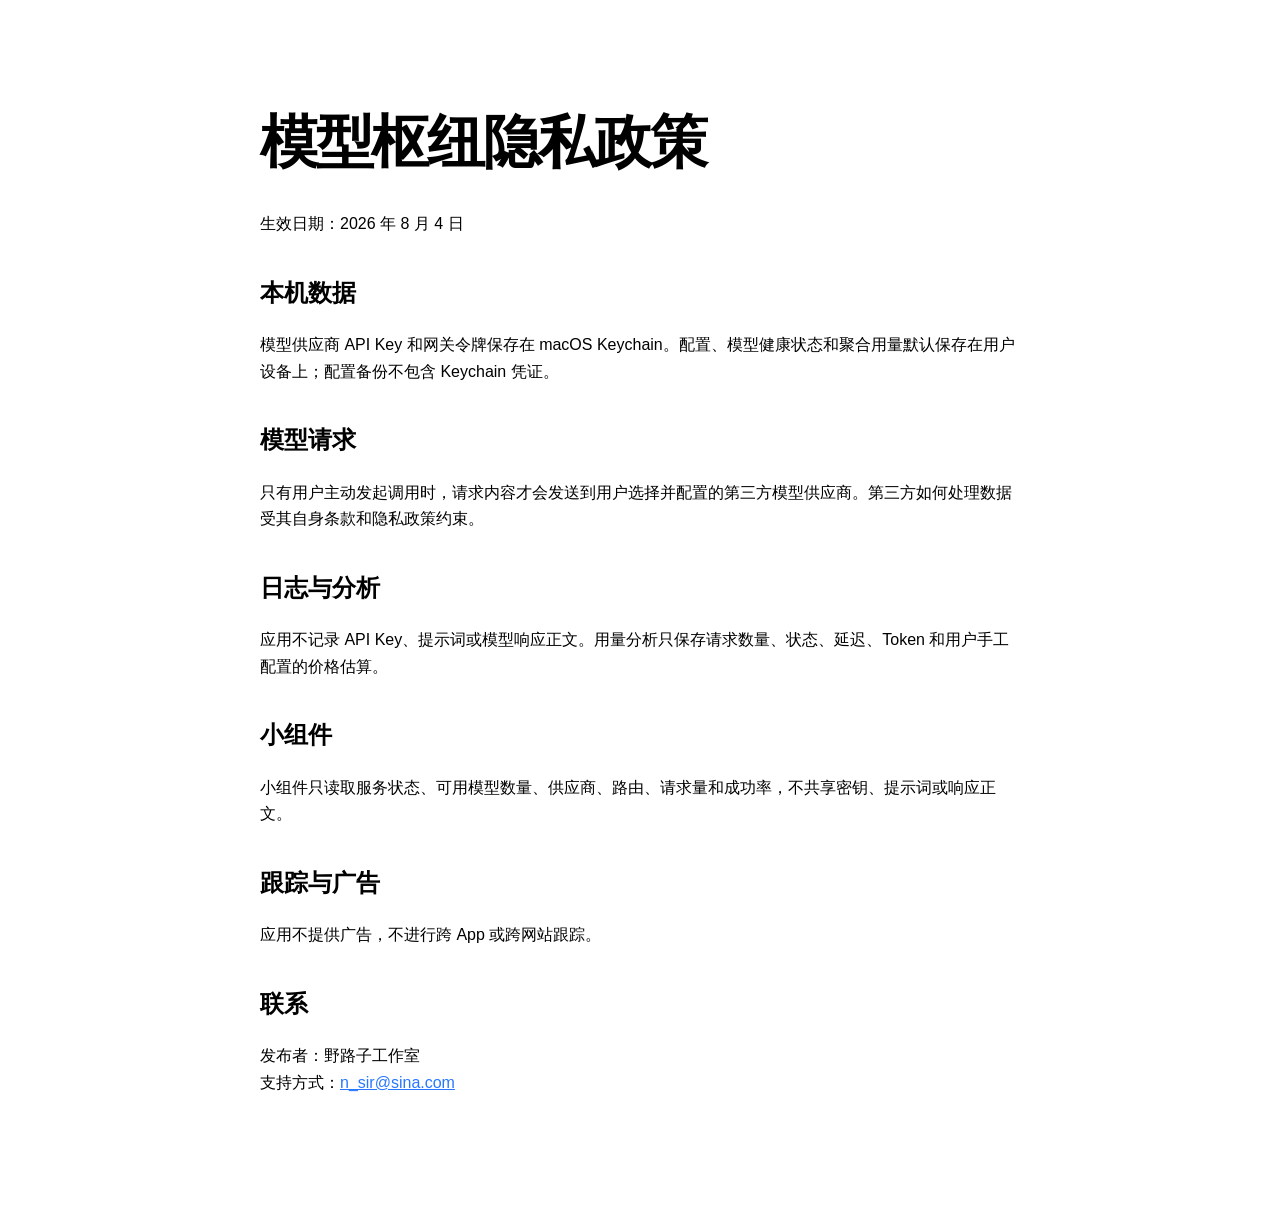
==== release/apple/modelhub/privacy.html @ 3471946b "feat: publish ModelHub 1.9 multilingual source Creates a clean Apache-2.0 public baseline with 11-la" ====
<!doctype html>
<html lang="zh-CN">
<head>
  <meta charset="utf-8">
  <meta name="viewport" content="width=device-width, initial-scale=1">
  <title>模型枢纽隐私政策</title>
  <link rel="stylesheet" href="style.css">
</head>
<body>
  <main>
    <h1>模型枢纽隐私政策</h1>
    <p>生效日期：2026 年 8 月 4 日</p>
    <h2>本机数据</h2>
    <p>模型供应商 API Key 和网关令牌保存在 macOS Keychain。配置、模型健康状态和聚合用量默认保存在用户设备上；配置备份不包含 Keychain 凭证。</p>
    <h2>模型请求</h2>
    <p>只有用户主动发起调用时，请求内容才会发送到用户选择并配置的第三方模型供应商。第三方如何处理数据受其自身条款和隐私政策约束。</p>
    <h2>日志与分析</h2>
    <p>应用不记录 API Key、提示词或模型响应正文。用量分析只保存请求数量、状态、延迟、Token 和用户手工配置的价格估算。</p>
    <h2>小组件</h2>
    <p>小组件只读取服务状态、可用模型数量、供应商、路由、请求量和成功率，不共享密钥、提示词或响应正文。</p>
    <h2>跟踪与广告</h2>
    <p>应用不提供广告，不进行跨 App 或跨网站跟踪。</p>
    <h2>联系</h2>
    <p>发布者：野路子工作室<br>支持方式：<a href="mailto:n_sir@sina.com">n_sir@sina.com</a></p>
  </main>
</body>
</html>
---- release/apple/modelhub/style.css ----
:root {
  color-scheme: light dark;
  font-family: -apple-system, BlinkMacSystemFont, "SF Pro Text", "PingFang SC", sans-serif;
  line-height: 1.65;
  background: Canvas;
  color: CanvasText;
}

body {
  margin: 0;
}

main {
  width: min(760px, calc(100% - 40px));
  margin: 0 auto;
  padding: 72px 0 96px;
}

h1 {
  font-size: clamp(2rem, 7vw, 3.6rem);
  line-height: 1.08;
  letter-spacing: -0.04em;
}

h2 {
  margin-top: 2.2rem;
}

a {
  color: #2878ff;
}

code {
  padding: 0.12em 0.35em;
  border-radius: 0.35em;
  background: color-mix(in srgb, CanvasText 8%, Canvas);
}
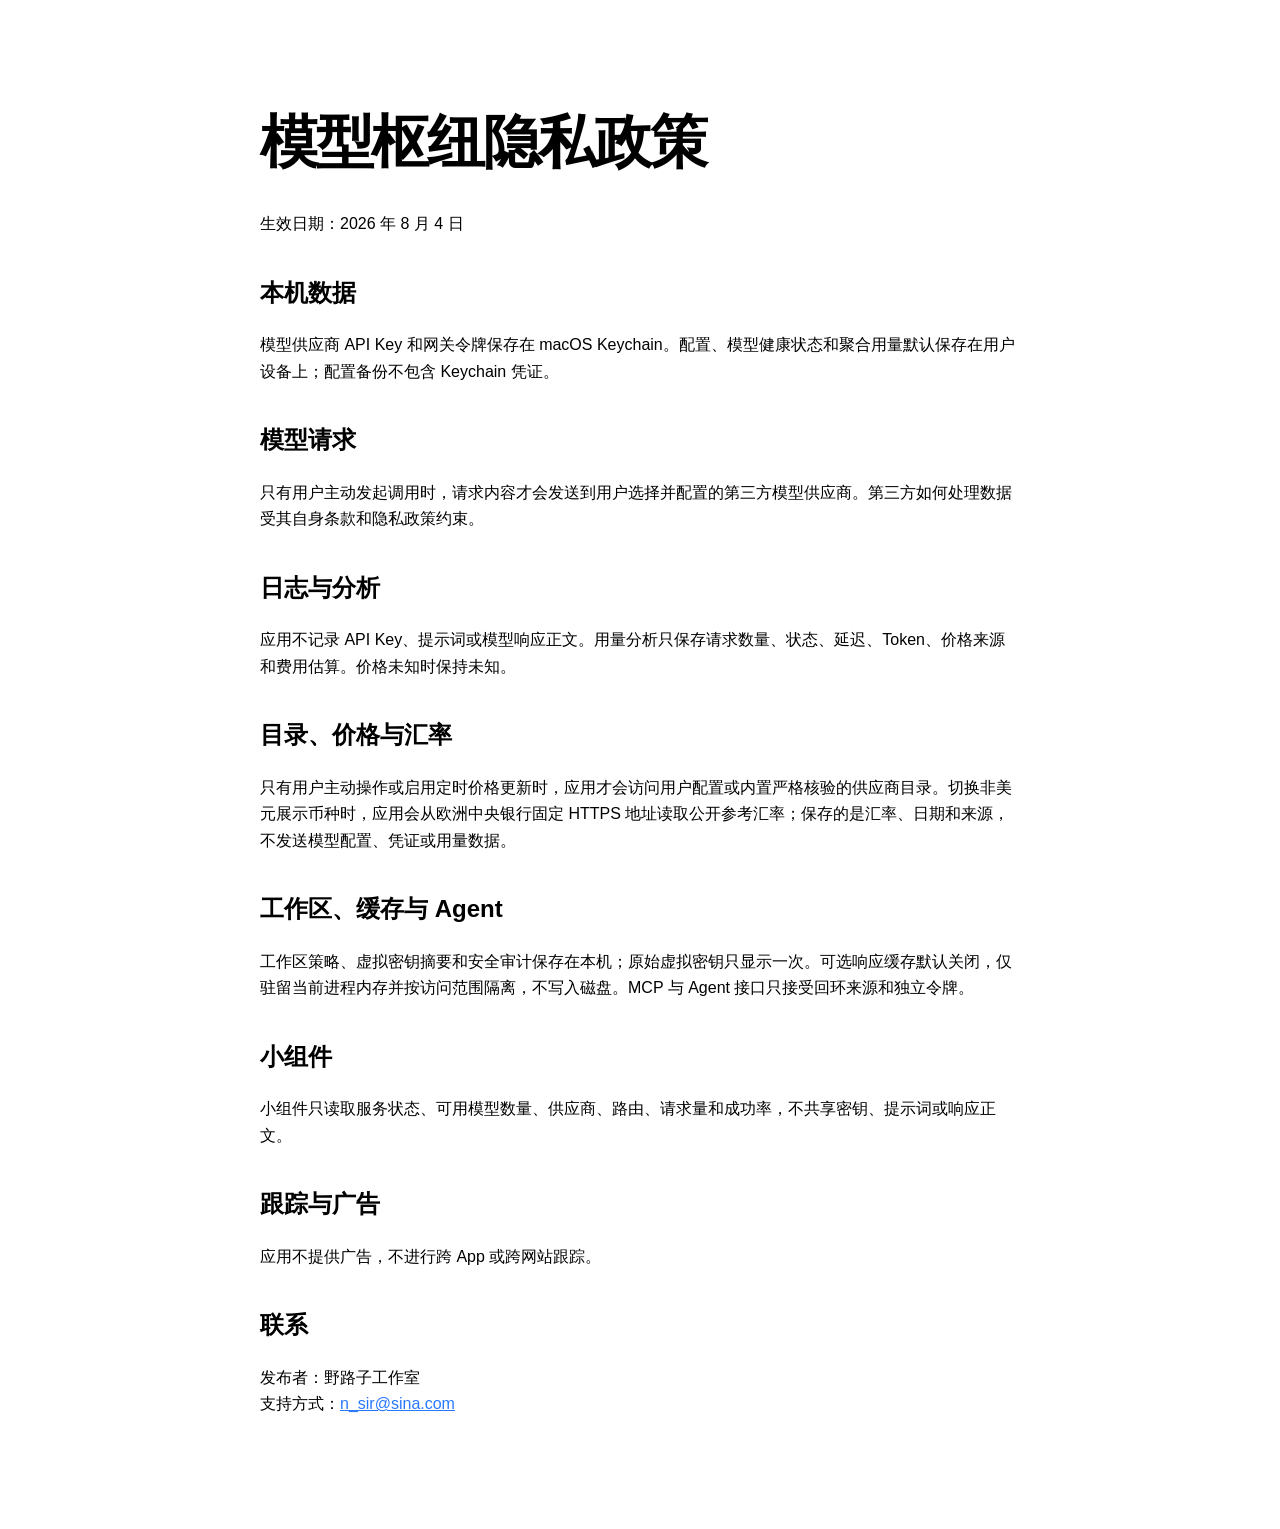
==== commit 00b96a03: "feat: ship ModelHub 1.9.1 build 33" ====
--- a/release/apple/modelhub/privacy.html
+++ b/release/apple/modelhub/privacy.html
@@ -15,7 +15,11 @@
     <h2>模型请求</h2>
     <p>只有用户主动发起调用时，请求内容才会发送到用户选择并配置的第三方模型供应商。第三方如何处理数据受其自身条款和隐私政策约束。</p>
     <h2>日志与分析</h2>
-    <p>应用不记录 API Key、提示词或模型响应正文。用量分析只保存请求数量、状态、延迟、Token 和用户手工配置的价格估算。</p>
+    <p>应用不记录 API Key、提示词或模型响应正文。用量分析只保存请求数量、状态、延迟、Token、价格来源和费用估算。价格未知时保持未知。</p>
+    <h2>目录、价格与汇率</h2>
+    <p>只有用户主动操作或启用定时价格更新时，应用才会访问用户配置或内置严格核验的供应商目录。切换非美元展示币种时，应用会从欧洲中央银行固定 HTTPS 地址读取公开参考汇率；保存的是汇率、日期和来源，不发送模型配置、凭证或用量数据。</p>
+    <h2>工作区、缓存与 Agent</h2>
+    <p>工作区策略、虚拟密钥摘要和安全审计保存在本机；原始虚拟密钥只显示一次。可选响应缓存默认关闭，仅驻留当前进程内存并按访问范围隔离，不写入磁盘。MCP 与 Agent 接口只接受回环来源和独立令牌。</p>
     <h2>小组件</h2>
     <p>小组件只读取服务状态、可用模型数量、供应商、路由、请求量和成功率，不共享密钥、提示词或响应正文。</p>
     <h2>跟踪与广告</h2>
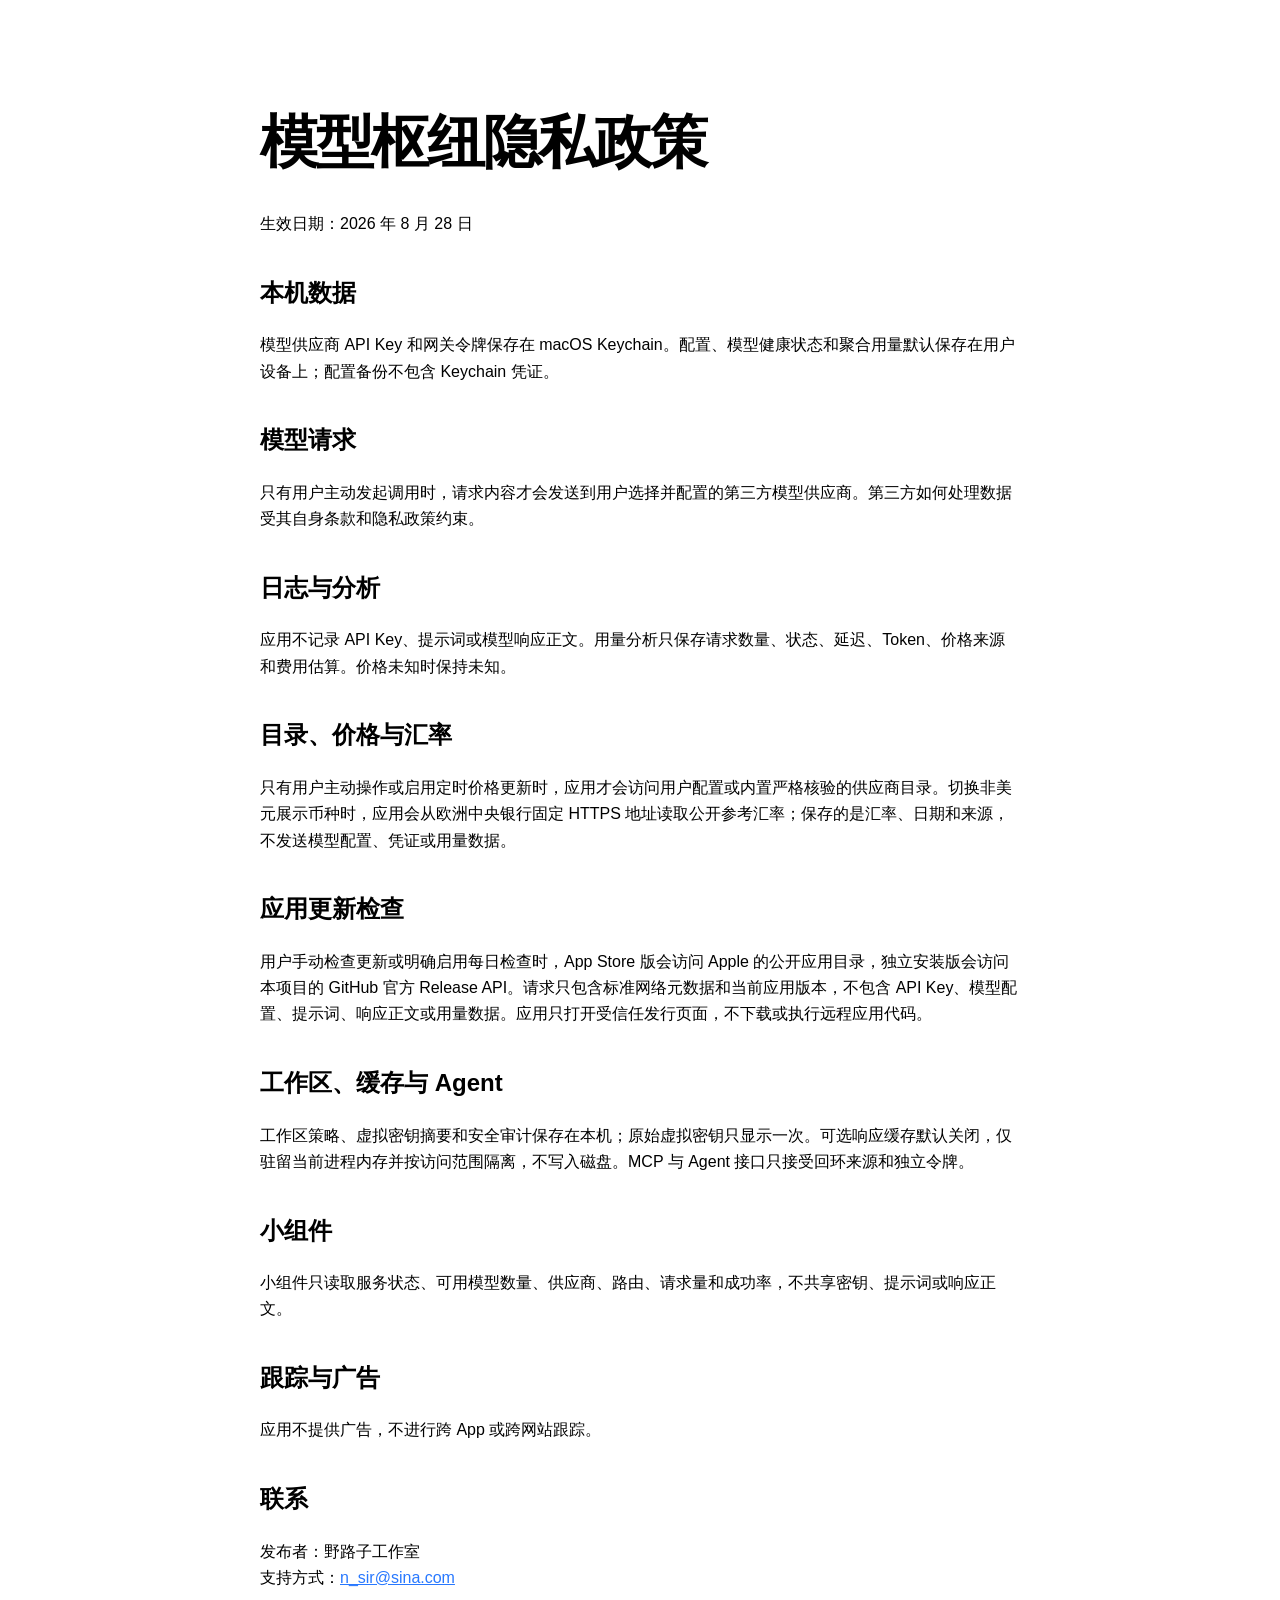
==== commit 99d0826f: "release: prepare ModelHub 1.9.5 build 66" ====
--- a/release/apple/modelhub/privacy.html
+++ b/release/apple/modelhub/privacy.html
@@ -9,7 +9,7 @@
 <body>
   <main>
     <h1>模型枢纽隐私政策</h1>
-    <p>生效日期：2026 年 8 月 4 日</p>
+    <p>生效日期：2026 年 8 月 28 日</p>
     <h2>本机数据</h2>
     <p>模型供应商 API Key 和网关令牌保存在 macOS Keychain。配置、模型健康状态和聚合用量默认保存在用户设备上；配置备份不包含 Keychain 凭证。</p>
     <h2>模型请求</h2>
@@ -18,6 +18,8 @@
     <p>应用不记录 API Key、提示词或模型响应正文。用量分析只保存请求数量、状态、延迟、Token、价格来源和费用估算。价格未知时保持未知。</p>
     <h2>目录、价格与汇率</h2>
     <p>只有用户主动操作或启用定时价格更新时，应用才会访问用户配置或内置严格核验的供应商目录。切换非美元展示币种时，应用会从欧洲中央银行固定 HTTPS 地址读取公开参考汇率；保存的是汇率、日期和来源，不发送模型配置、凭证或用量数据。</p>
+    <h2>应用更新检查</h2>
+    <p>用户手动检查更新或明确启用每日检查时，App Store 版会访问 Apple 的公开应用目录，独立安装版会访问本项目的 GitHub 官方 Release API。请求只包含标准网络元数据和当前应用版本，不包含 API Key、模型配置、提示词、响应正文或用量数据。应用只打开受信任发行页面，不下载或执行远程应用代码。</p>
     <h2>工作区、缓存与 Agent</h2>
     <p>工作区策略、虚拟密钥摘要和安全审计保存在本机；原始虚拟密钥只显示一次。可选响应缓存默认关闭，仅驻留当前进程内存并按访问范围隔离，不写入磁盘。MCP 与 Agent 接口只接受回环来源和独立令牌。</p>
     <h2>小组件</h2>
